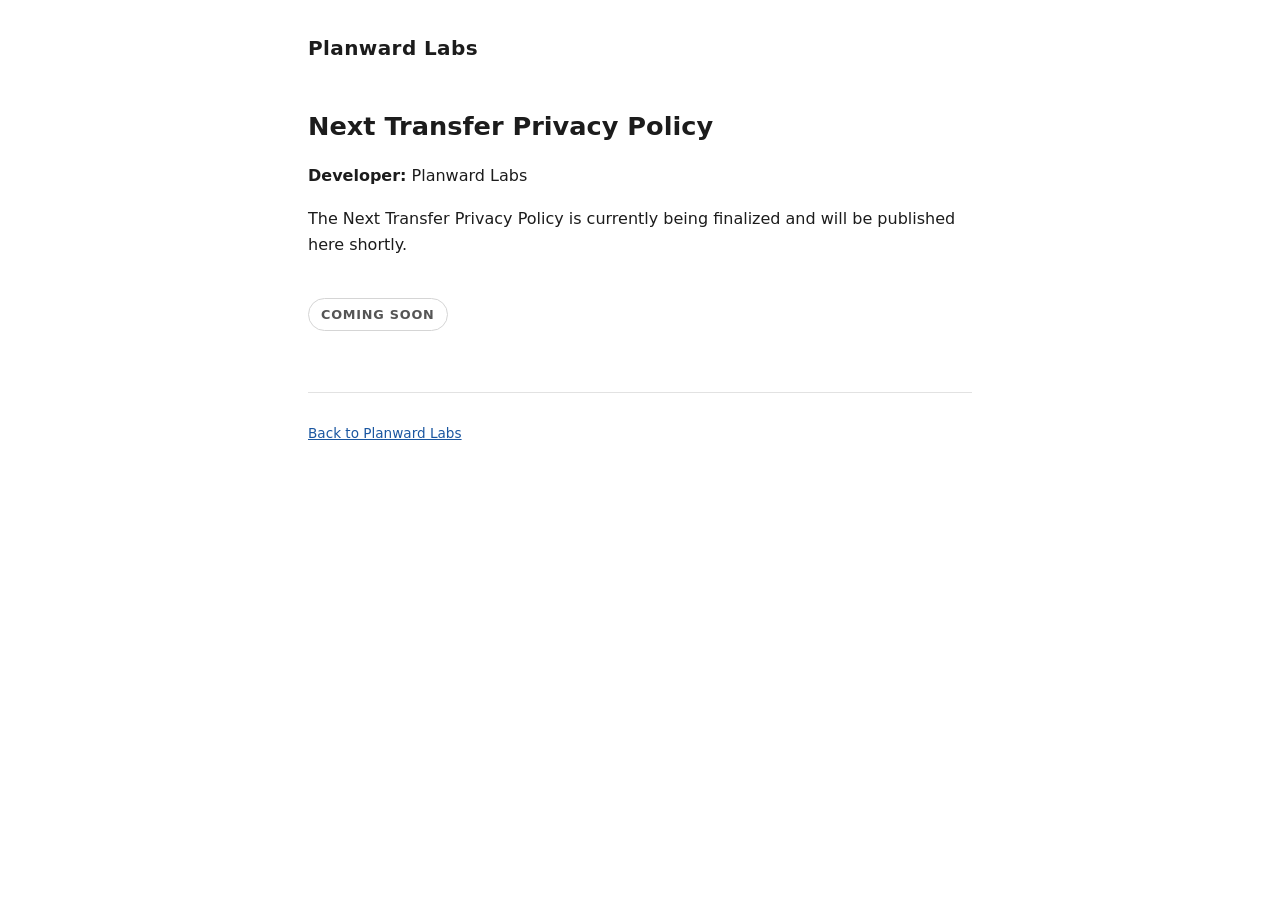
==== privacy/index.html @ 88b4f968 "chore: initialize Planward Labs legal site" ====
<!DOCTYPE html>
<html lang="en">
<head>
  <meta charset="utf-8">
  <meta name="viewport" content="width=device-width, initial-scale=1">
  <title>Next Transfer Privacy Policy — Planward Labs</title>
  <meta name="description" content="Next Transfer Privacy Policy, published by Planward Labs.">
  <link rel="stylesheet" href="../assets/style.css">
</head>
<body>
  <header>
    <p class="brand"><a href="../">Planward Labs</a></p>
  </header>
  <main>
    <h1>Next Transfer Privacy Policy</h1>
    <p><strong>Developer:</strong> Planward Labs</p>
    <p>The Next Transfer Privacy Policy is currently being finalized and will be published here shortly.</p>
    <p class="coming-soon">Coming soon</p>
  </main>
  <footer>
    <p><a href="../">Back to Planward Labs</a></p>
  </footer>
</body>
</html>
---- assets/style.css ----
/* Planward Labs — Legal & Support site styles.
   No external resources, no tracking, no JavaScript. */

:root {
  color-scheme: light dark;
}

* { box-sizing: border-box; }

body {
  margin: 0 auto;
  max-width: 44rem;
  padding: 2rem 1.25rem 3rem;
  font-family: system-ui, -apple-system, "Segoe UI", Roboto, Helvetica, Arial, sans-serif;
  font-size: 1rem;
  line-height: 1.65;
  color: #1c1c1c;
  background: #ffffff;
}

header { margin-bottom: 2.5rem; }

.brand {
  font-size: 1.25rem;
  font-weight: 700;
  letter-spacing: 0.02em;
  margin: 0 0 0.25rem;
}

.brand a { color: inherit; text-decoration: none; }

.subtitle { margin: 0; color: #555; }

main h1 { font-size: 1.6rem; margin: 0 0 1rem; }

.intro { margin: 0 0 1.75rem; }

nav.links ul { list-style: none; padding: 0; margin: 0; }

nav.links li { margin: 0 0 0.75rem; }

nav.links a {
  display: block;
  padding: 0.85rem 1rem;
  border: 1px solid #d5d5d5;
  border-radius: 8px;
  color: #1a56a0;
  text-decoration: none;
  font-weight: 600;
}

nav.links a:hover, nav.links a:focus {
  border-color: #1a56a0;
  background: #f2f6fc;
}

.coming-soon {
  display: inline-block;
  margin-top: 1.5rem;
  padding: 0.3rem 0.75rem;
  border: 1px solid #d5d5d5;
  border-radius: 999px;
  font-size: 0.8rem;
  font-weight: 600;
  text-transform: uppercase;
  letter-spacing: 0.06em;
  color: #555;
}

footer {
  margin-top: 3rem;
  padding-top: 1rem;
  border-top: 1px solid #e2e2e2;
  font-size: 0.85rem;
  color: #666;
}

footer a { color: #1a56a0; }

@media (prefers-color-scheme: dark) {
  body { color: #e8e8e8; background: #121212; }
  .subtitle { color: #b0b0b0; }
  nav.links a { border-color: #3a3a3a; color: #9cc1f5; }
  nav.links a:hover, nav.links a:focus { border-color: #9cc1f5; background: #1d2632; }
  footer { border-top-color: #333; color: #999; }
  footer a { color: #9cc1f5; }
  .coming-soon { border-color: #3a3a3a; color: #b0b0b0; }
}

@media (max-width: 480px) {
  body { padding: 1.25rem 1rem 2rem; }
  main h1 { font-size: 1.35rem; }
}
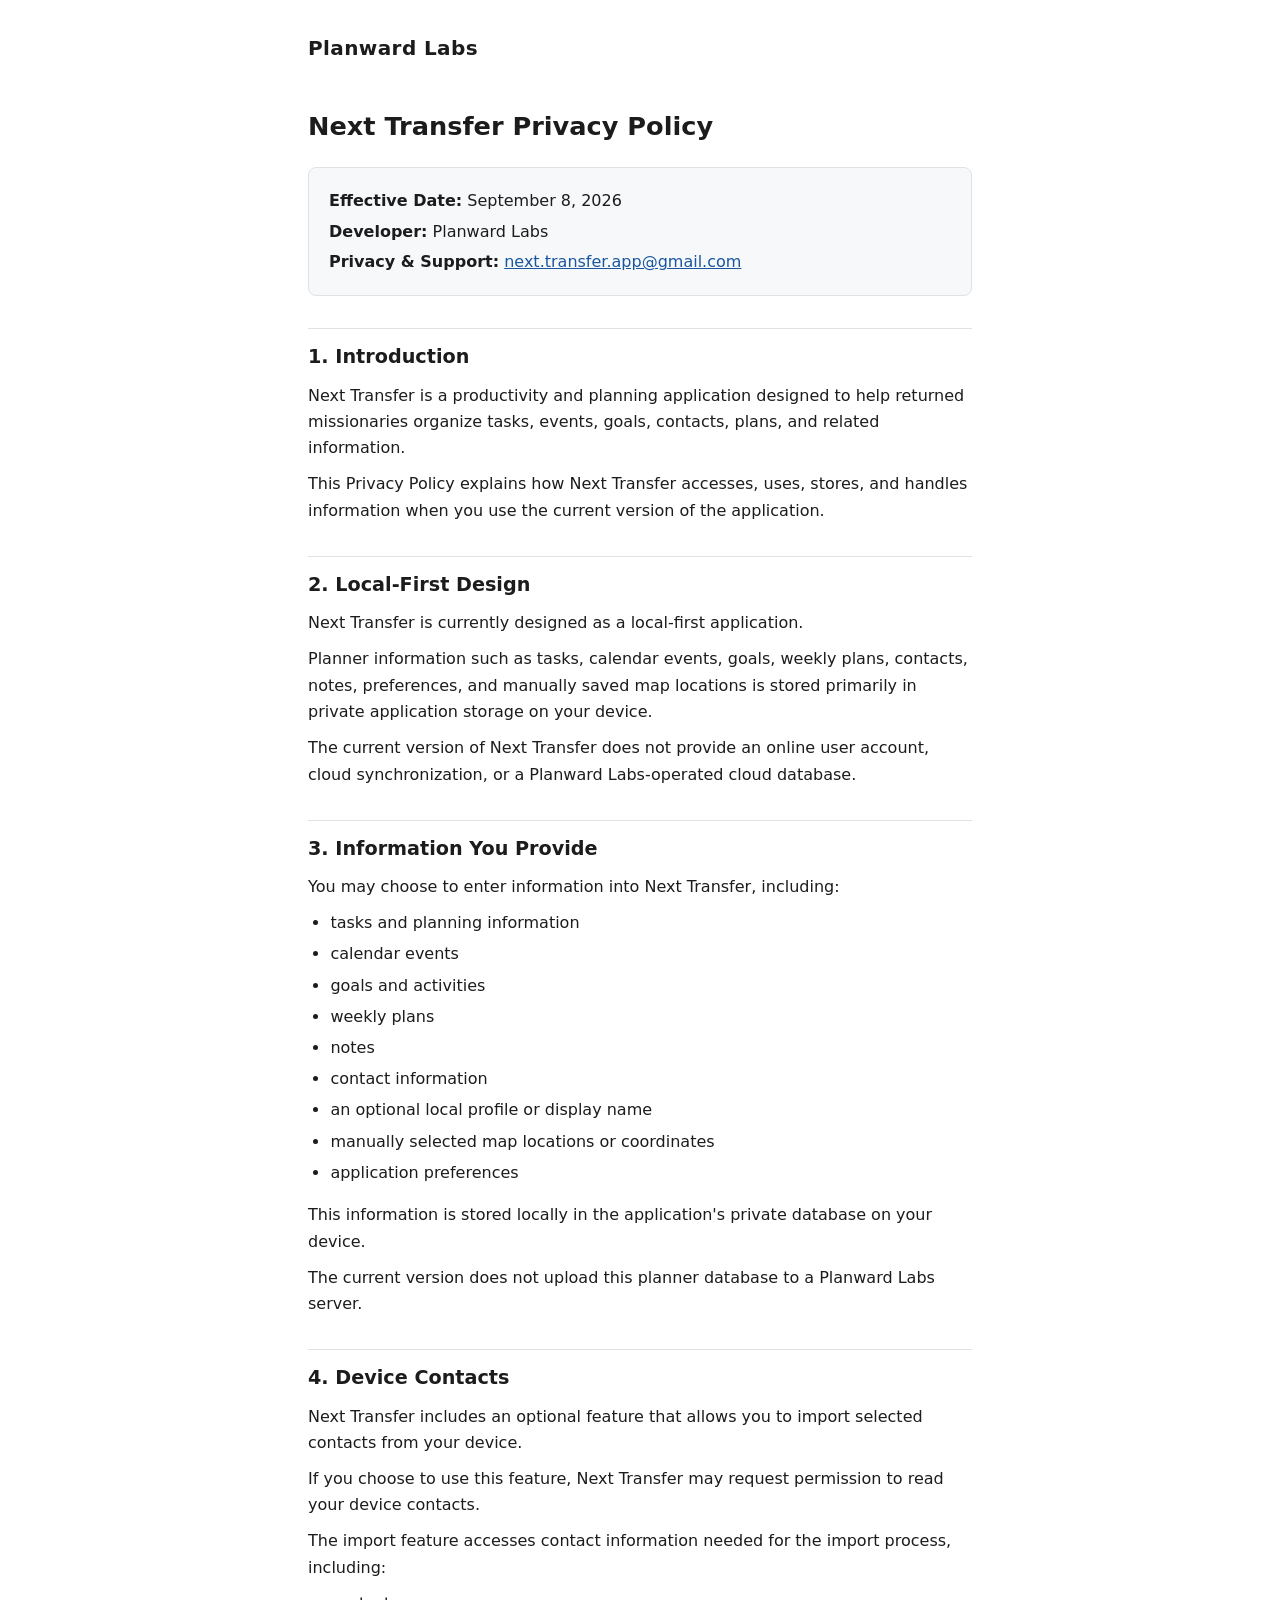
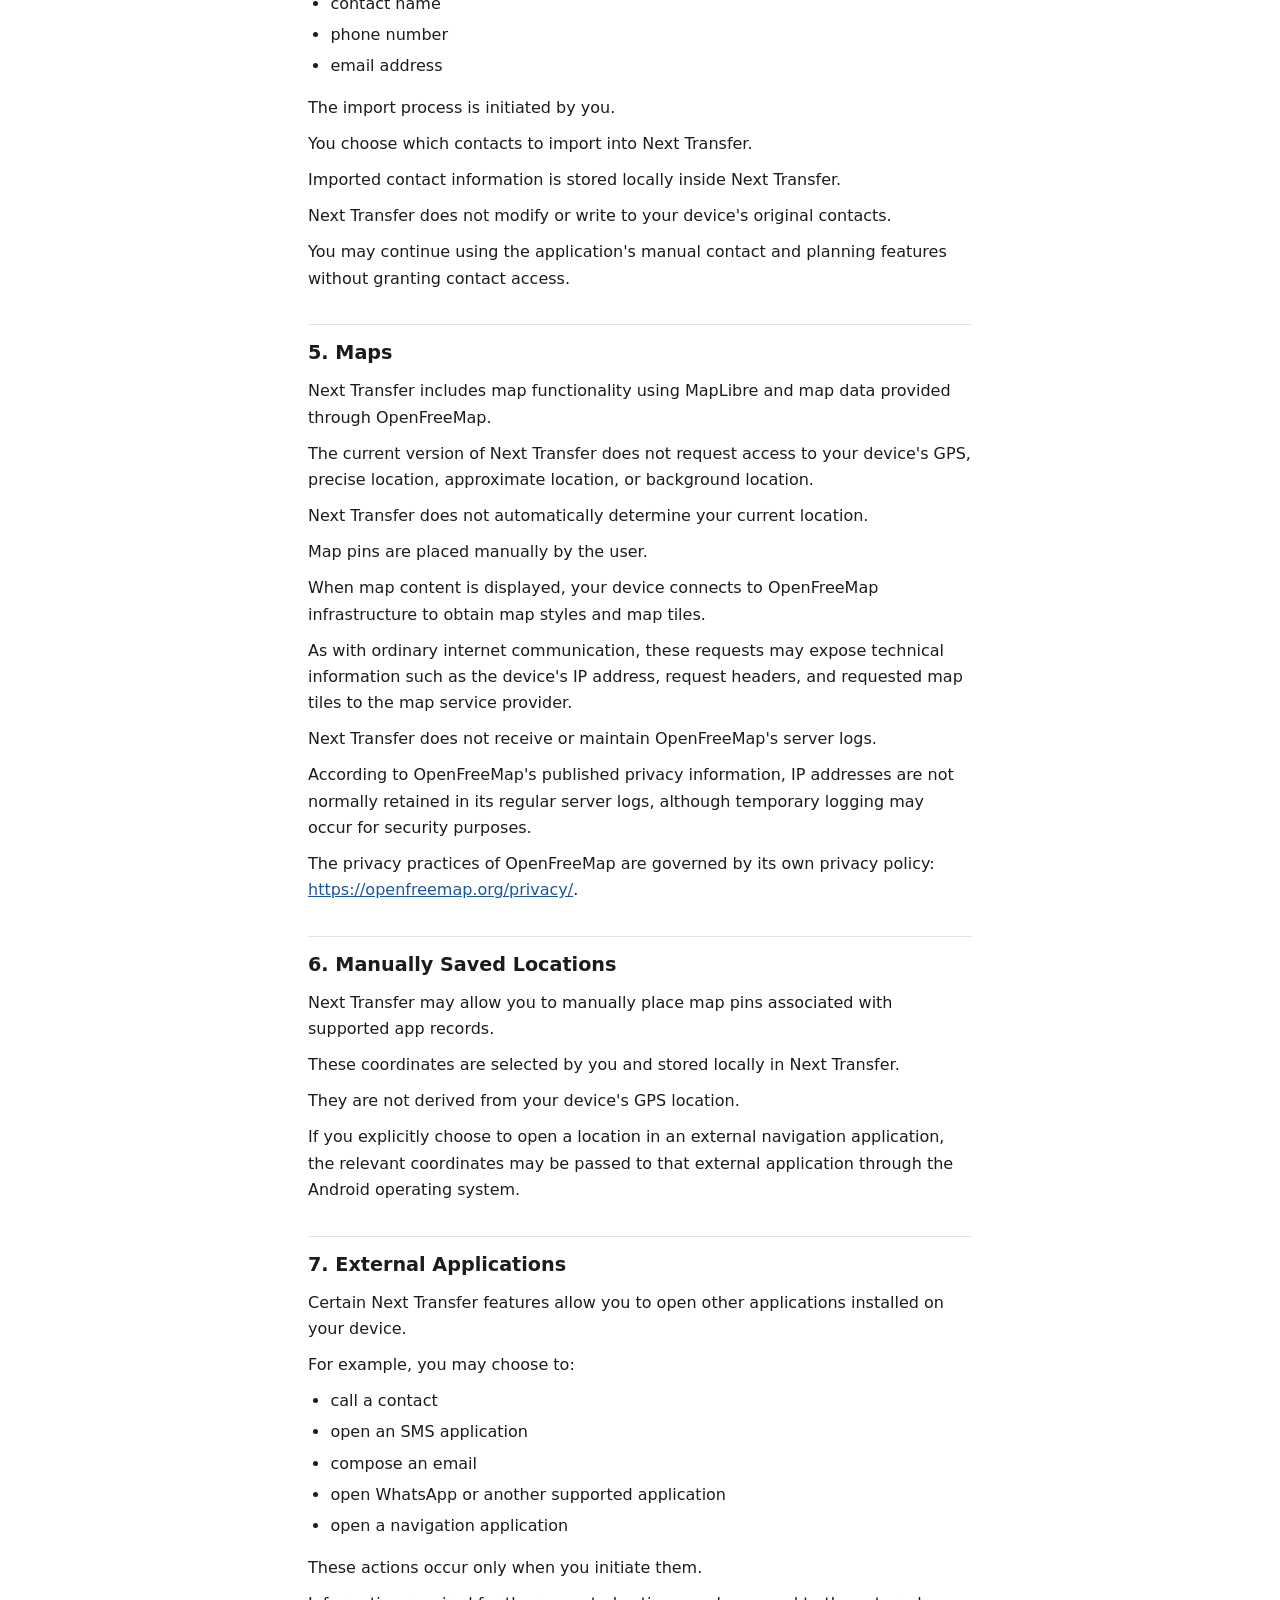
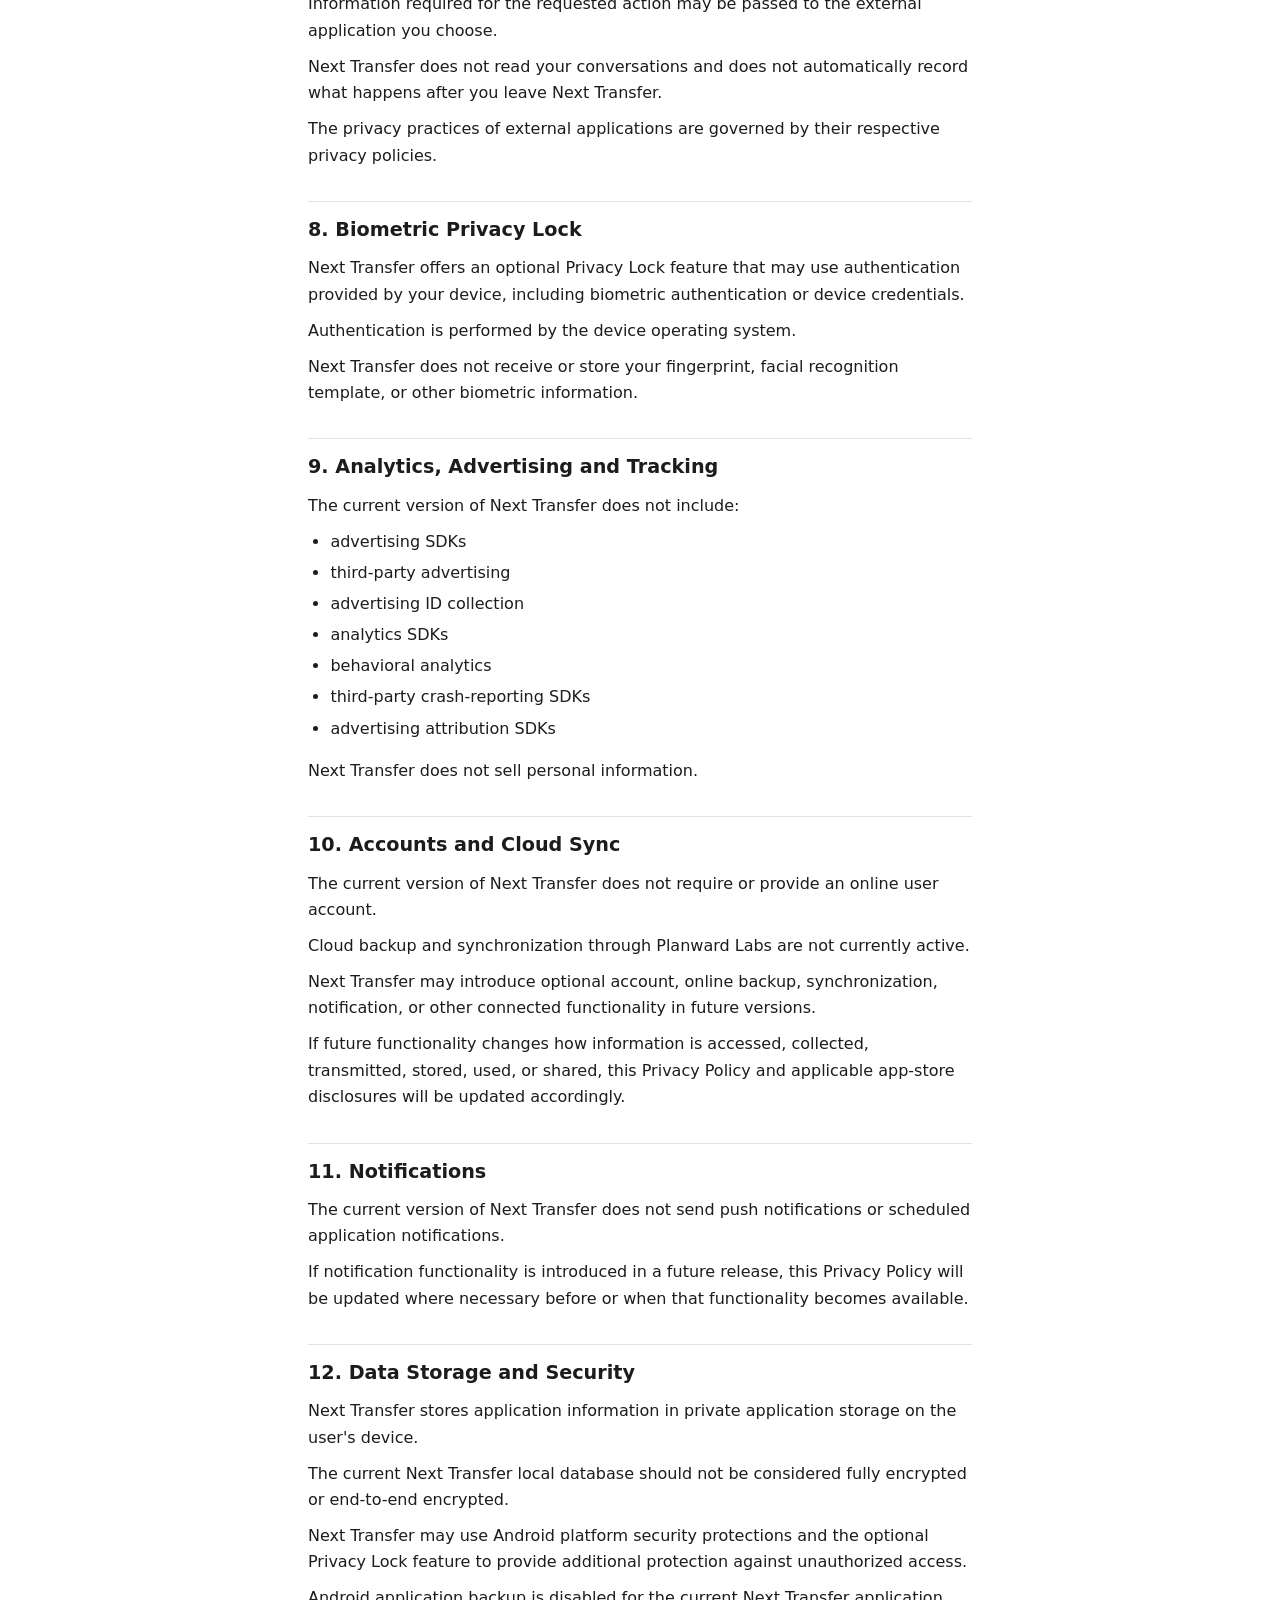
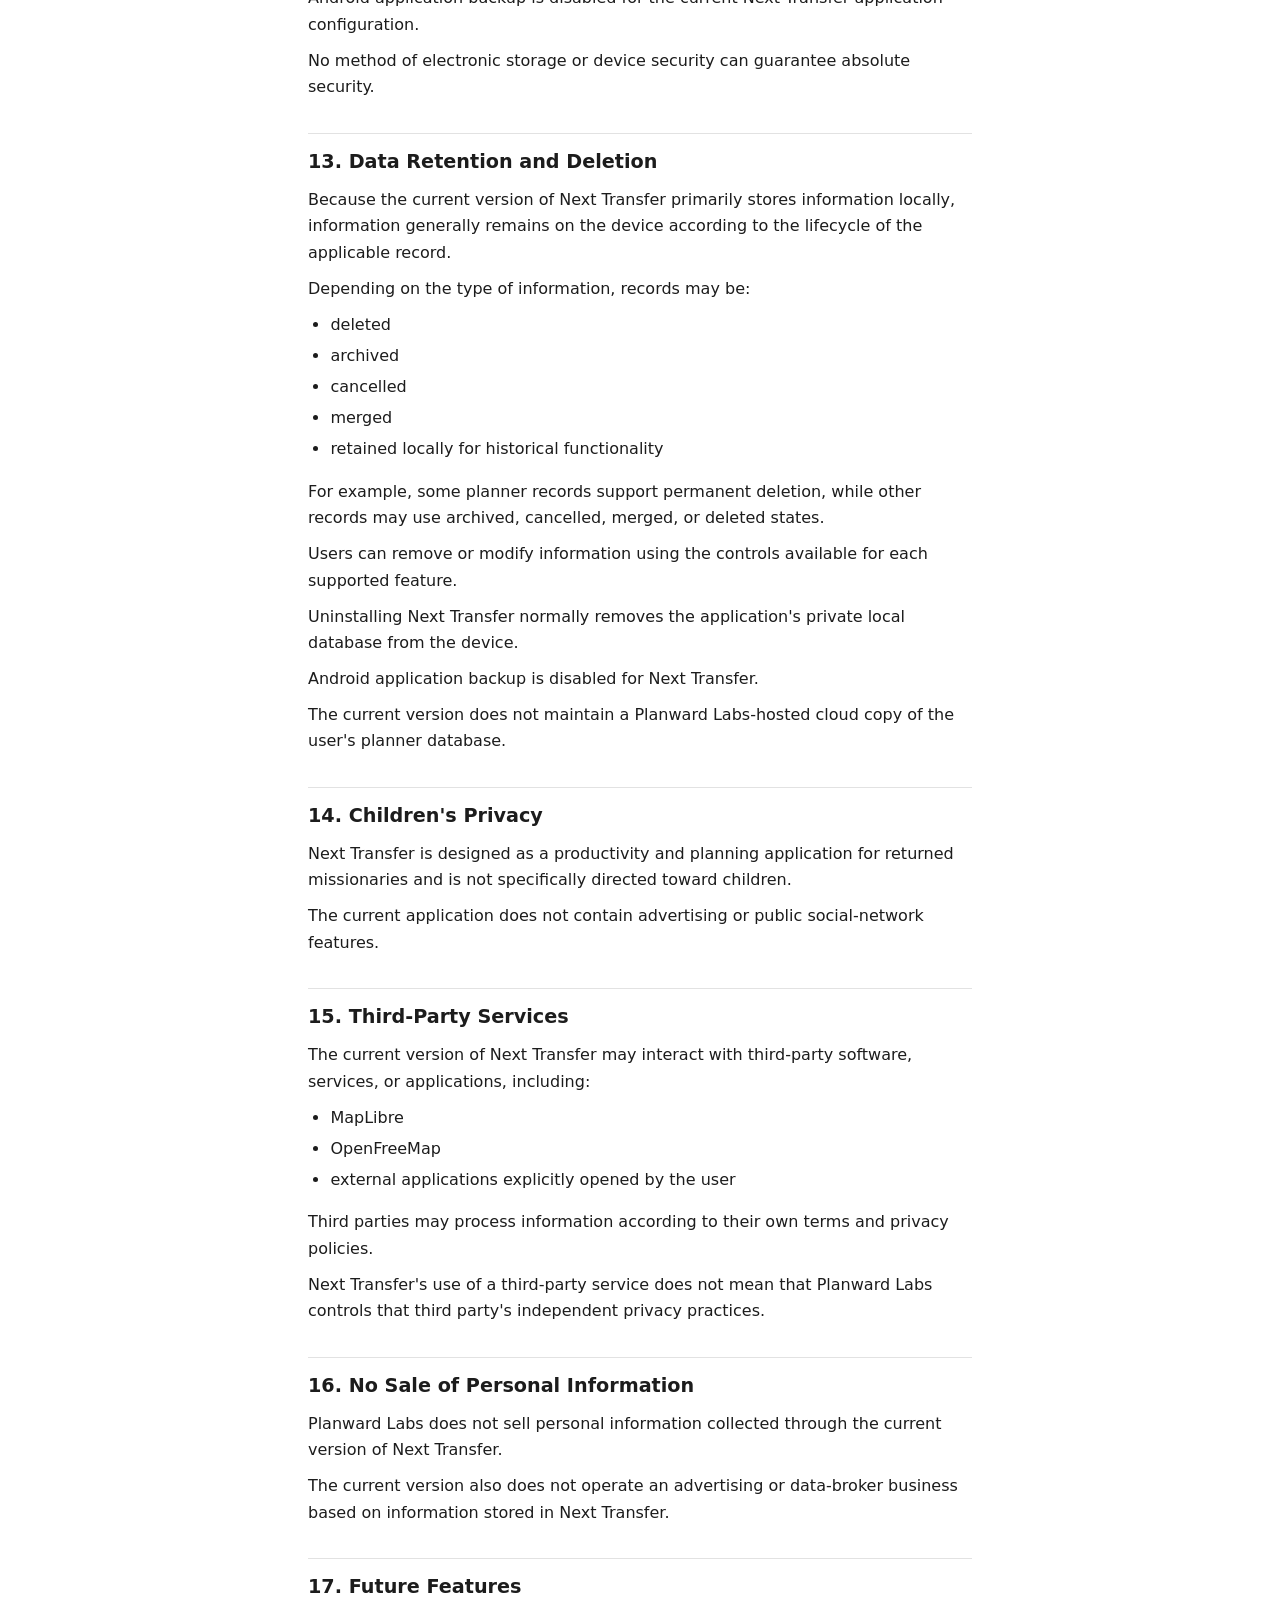
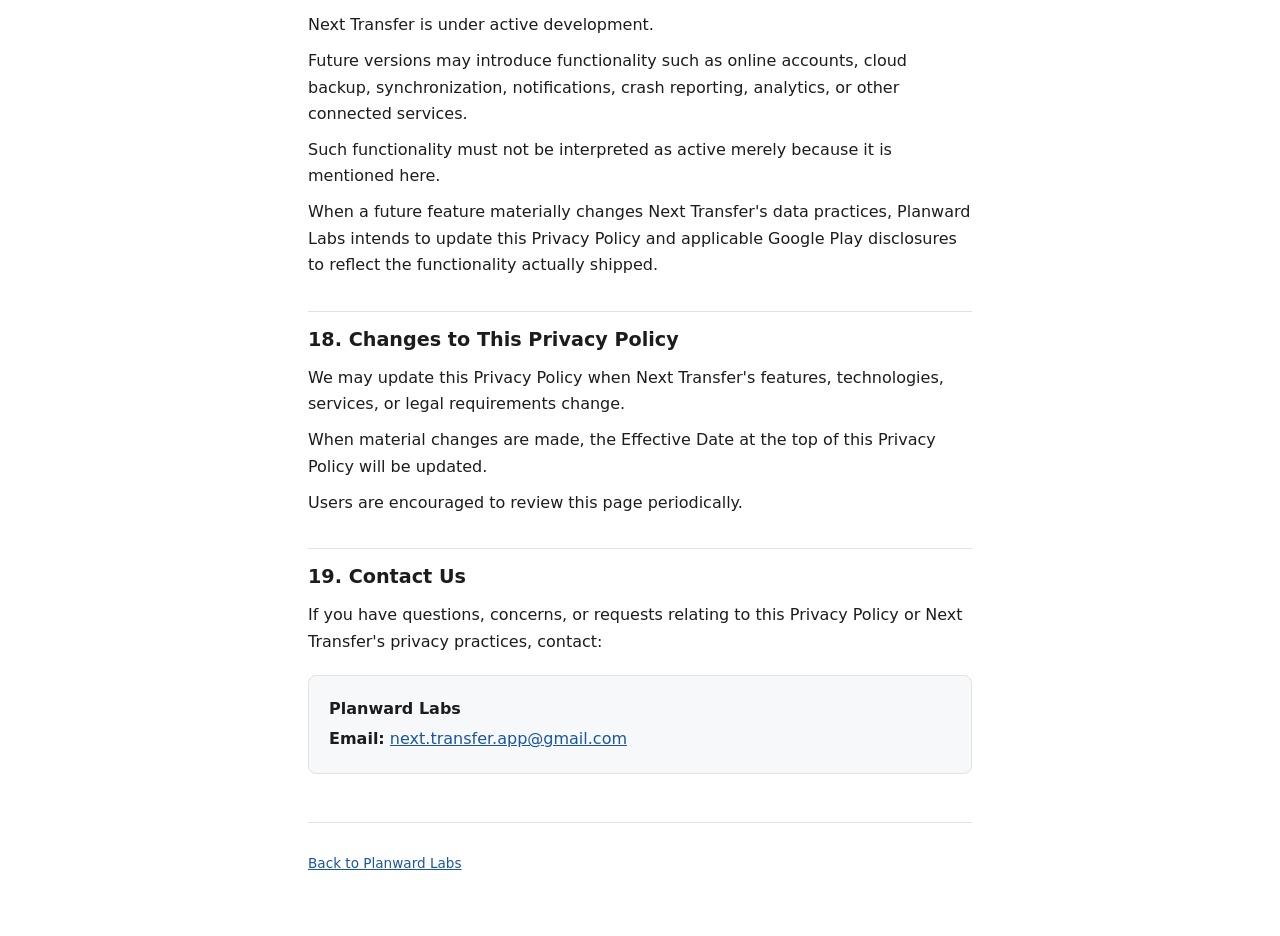
==== commit c19755c1: "docs: publish Next Transfer privacy policy" ====
--- a/privacy/index.html
+++ b/privacy/index.html
@@ -4,7 +4,7 @@
   <meta charset="utf-8">
   <meta name="viewport" content="width=device-width, initial-scale=1">
   <title>Next Transfer Privacy Policy — Planward Labs</title>
-  <meta name="description" content="Next Transfer Privacy Policy, published by Planward Labs.">
+  <meta name="description" content="Privacy Policy for Next Transfer, published by Planward Labs. Effective September 8, 2026.">
   <link rel="stylesheet" href="../assets/style.css">
 </head>
 <body>
@@ -13,9 +13,171 @@
   </header>
   <main>
     <h1>Next Transfer Privacy Policy</h1>
-    <p><strong>Developer:</strong> Planward Labs</p>
-    <p>The Next Transfer Privacy Policy is currently being finalized and will be published here shortly.</p>
-    <p class="coming-soon">Coming soon</p>
+
+    <div class="policy-meta">
+      <p><strong>Effective Date:</strong> September 8, 2026</p>
+      <p><strong>Developer:</strong> Planward Labs</p>
+      <p><strong>Privacy &amp; Support:</strong> <a href="mailto:next.transfer.app@gmail.com">next.transfer.app@gmail.com</a></p>
+    </div>
+
+    <h2>1. Introduction</h2>
+    <p>Next Transfer is a productivity and planning application designed to help returned missionaries organize tasks, events, goals, contacts, plans, and related information.</p>
+    <p>This Privacy Policy explains how Next Transfer accesses, uses, stores, and handles information when you use the current version of the application.</p>
+
+    <h2>2. Local-First Design</h2>
+    <p>Next Transfer is currently designed as a local-first application.</p>
+    <p>Planner information such as tasks, calendar events, goals, weekly plans, contacts, notes, preferences, and manually saved map locations is stored primarily in private application storage on your device.</p>
+    <p>The current version of Next Transfer does not provide an online user account, cloud synchronization, or a Planward Labs-operated cloud database.</p>
+
+    <h2>3. Information You Provide</h2>
+    <p>You may choose to enter information into Next Transfer, including:</p>
+    <ul>
+      <li>tasks and planning information</li>
+      <li>calendar events</li>
+      <li>goals and activities</li>
+      <li>weekly plans</li>
+      <li>notes</li>
+      <li>contact information</li>
+      <li>an optional local profile or display name</li>
+      <li>manually selected map locations or coordinates</li>
+      <li>application preferences</li>
+    </ul>
+    <p>This information is stored locally in the application's private database on your device.</p>
+    <p>The current version does not upload this planner database to a Planward Labs server.</p>
+
+    <h2>4. Device Contacts</h2>
+    <p>Next Transfer includes an optional feature that allows you to import selected contacts from your device.</p>
+    <p>If you choose to use this feature, Next Transfer may request permission to read your device contacts.</p>
+    <p>The import feature accesses contact information needed for the import process, including:</p>
+    <ul>
+      <li>contact name</li>
+      <li>phone number</li>
+      <li>email address</li>
+    </ul>
+    <p>The import process is initiated by you.</p>
+    <p>You choose which contacts to import into Next Transfer.</p>
+    <p>Imported contact information is stored locally inside Next Transfer.</p>
+    <p>Next Transfer does not modify or write to your device's original contacts.</p>
+    <p>You may continue using the application's manual contact and planning features without granting contact access.</p>
+
+    <h2>5. Maps</h2>
+    <p>Next Transfer includes map functionality using MapLibre and map data provided through OpenFreeMap.</p>
+    <p>The current version of Next Transfer does not request access to your device's GPS, precise location, approximate location, or background location.</p>
+    <p>Next Transfer does not automatically determine your current location.</p>
+    <p>Map pins are placed manually by the user.</p>
+    <p>When map content is displayed, your device connects to OpenFreeMap infrastructure to obtain map styles and map tiles.</p>
+    <p>As with ordinary internet communication, these requests may expose technical information such as the device's IP address, request headers, and requested map tiles to the map service provider.</p>
+    <p>Next Transfer does not receive or maintain OpenFreeMap's server logs.</p>
+    <p>According to OpenFreeMap's published privacy information, IP addresses are not normally retained in its regular server logs, although temporary logging may occur for security purposes.</p>
+    <p>The privacy practices of OpenFreeMap are governed by its own privacy policy: <a href="https://openfreemap.org/privacy/">https://openfreemap.org/privacy/</a>.</p>
+
+    <h2>6. Manually Saved Locations</h2>
+    <p>Next Transfer may allow you to manually place map pins associated with supported app records.</p>
+    <p>These coordinates are selected by you and stored locally in Next Transfer.</p>
+    <p>They are not derived from your device's GPS location.</p>
+    <p>If you explicitly choose to open a location in an external navigation application, the relevant coordinates may be passed to that external application through the Android operating system.</p>
+
+    <h2>7. External Applications</h2>
+    <p>Certain Next Transfer features allow you to open other applications installed on your device.</p>
+    <p>For example, you may choose to:</p>
+    <ul>
+      <li>call a contact</li>
+      <li>open an SMS application</li>
+      <li>compose an email</li>
+      <li>open WhatsApp or another supported application</li>
+      <li>open a navigation application</li>
+    </ul>
+    <p>These actions occur only when you initiate them.</p>
+    <p>Information required for the requested action may be passed to the external application you choose.</p>
+    <p>Next Transfer does not read your conversations and does not automatically record what happens after you leave Next Transfer.</p>
+    <p>The privacy practices of external applications are governed by their respective privacy policies.</p>
+
+    <h2>8. Biometric Privacy Lock</h2>
+    <p>Next Transfer offers an optional Privacy Lock feature that may use authentication provided by your device, including biometric authentication or device credentials.</p>
+    <p>Authentication is performed by the device operating system.</p>
+    <p>Next Transfer does not receive or store your fingerprint, facial recognition template, or other biometric information.</p>
+
+    <h2>9. Analytics, Advertising and Tracking</h2>
+    <p>The current version of Next Transfer does not include:</p>
+    <ul>
+      <li>advertising SDKs</li>
+      <li>third-party advertising</li>
+      <li>advertising ID collection</li>
+      <li>analytics SDKs</li>
+      <li>behavioral analytics</li>
+      <li>third-party crash-reporting SDKs</li>
+      <li>advertising attribution SDKs</li>
+    </ul>
+    <p>Next Transfer does not sell personal information.</p>
+
+    <h2>10. Accounts and Cloud Sync</h2>
+    <p>The current version of Next Transfer does not require or provide an online user account.</p>
+    <p>Cloud backup and synchronization through Planward Labs are not currently active.</p>
+    <p>Next Transfer may introduce optional account, online backup, synchronization, notification, or other connected functionality in future versions.</p>
+    <p>If future functionality changes how information is accessed, collected, transmitted, stored, used, or shared, this Privacy Policy and applicable app-store disclosures will be updated accordingly.</p>
+
+    <h2>11. Notifications</h2>
+    <p>The current version of Next Transfer does not send push notifications or scheduled application notifications.</p>
+    <p>If notification functionality is introduced in a future release, this Privacy Policy will be updated where necessary before or when that functionality becomes available.</p>
+
+    <h2>12. Data Storage and Security</h2>
+    <p>Next Transfer stores application information in private application storage on the user's device.</p>
+    <p>The current Next Transfer local database should not be considered fully encrypted or end-to-end encrypted.</p>
+    <p>Next Transfer may use Android platform security protections and the optional Privacy Lock feature to provide additional protection against unauthorized access.</p>
+    <p>Android application backup is disabled for the current Next Transfer application configuration.</p>
+    <p>No method of electronic storage or device security can guarantee absolute security.</p>
+
+    <h2>13. Data Retention and Deletion</h2>
+    <p>Because the current version of Next Transfer primarily stores information locally, information generally remains on the device according to the lifecycle of the applicable record.</p>
+    <p>Depending on the type of information, records may be:</p>
+    <ul>
+      <li>deleted</li>
+      <li>archived</li>
+      <li>cancelled</li>
+      <li>merged</li>
+      <li>retained locally for historical functionality</li>
+    </ul>
+    <p>For example, some planner records support permanent deletion, while other records may use archived, cancelled, merged, or deleted states.</p>
+    <p>Users can remove or modify information using the controls available for each supported feature.</p>
+    <p>Uninstalling Next Transfer normally removes the application's private local database from the device.</p>
+    <p>Android application backup is disabled for Next Transfer.</p>
+    <p>The current version does not maintain a Planward Labs-hosted cloud copy of the user's planner database.</p>
+
+    <h2>14. Children's Privacy</h2>
+    <p>Next Transfer is designed as a productivity and planning application for returned missionaries and is not specifically directed toward children.</p>
+    <p>The current application does not contain advertising or public social-network features.</p>
+
+    <h2>15. Third-Party Services</h2>
+    <p>The current version of Next Transfer may interact with third-party software, services, or applications, including:</p>
+    <ul>
+      <li>MapLibre</li>
+      <li>OpenFreeMap</li>
+      <li>external applications explicitly opened by the user</li>
+    </ul>
+    <p>Third parties may process information according to their own terms and privacy policies.</p>
+    <p>Next Transfer's use of a third-party service does not mean that Planward Labs controls that third party's independent privacy practices.</p>
+
+    <h2>16. No Sale of Personal Information</h2>
+    <p>Planward Labs does not sell personal information collected through the current version of Next Transfer.</p>
+    <p>The current version also does not operate an advertising or data-broker business based on information stored in Next Transfer.</p>
+
+    <h2>17. Future Features</h2>
+    <p>Next Transfer is under active development.</p>
+    <p>Future versions may introduce functionality such as online accounts, cloud backup, synchronization, notifications, crash reporting, analytics, or other connected services.</p>
+    <p>Such functionality must not be interpreted as active merely because it is mentioned here.</p>
+    <p>When a future feature materially changes Next Transfer's data practices, Planward Labs intends to update this Privacy Policy and applicable Google Play disclosures to reflect the functionality actually shipped.</p>
+
+    <h2>18. Changes to This Privacy Policy</h2>
+    <p>We may update this Privacy Policy when Next Transfer's features, technologies, services, or legal requirements change.</p>
+    <p>When material changes are made, the Effective Date at the top of this Privacy Policy will be updated.</p>
+    <p>Users are encouraged to review this page periodically.</p>
+
+    <h2>19. Contact Us</h2>
+    <p>If you have questions, concerns, or requests relating to this Privacy Policy or Next Transfer's privacy practices, contact:</p>
+    <div class="contact-block">
+      <p><strong>Planward Labs</strong></p>
+      <p><strong>Email:</strong> <a href="mailto:next.transfer.app@gmail.com">next.transfer.app@gmail.com</a></p>
+    </div>
   </main>
   <footer>
     <p><a href="../">Back to Planward Labs</a></p>
--- a/assets/style.css
+++ b/assets/style.css
@@ -91,3 +91,35 @@
   body { padding: 1.25rem 1rem 2rem; }
   main h1 { font-size: 1.35rem; }
 }
+
+/* Policy page readability additions */
+main p { margin: 0.6rem 0; }
+
+main h2 {
+  font-size: 1.2rem;
+  margin: 2rem 0 0.6rem;
+  padding-top: 0.75rem;
+  border-top: 1px solid #e2e2e2;
+}
+
+main ul { margin: 0.5rem 0 1rem; padding-left: 1.4rem; }
+
+main ul li { margin: 0.3rem 0; }
+
+a { color: #1a56a0; }
+
+.policy-meta, .contact-block {
+  background: #f6f8fa;
+  border: 1px solid #e2e2e2;
+  border-radius: 8px;
+  padding: 1rem 1.25rem;
+  margin: 1.25rem 0 0.5rem;
+}
+
+.policy-meta p, .contact-block p { margin: 0.25rem 0; }
+
+@media (prefers-color-scheme: dark) {
+  main h2 { border-top-color: #333; }
+  .policy-meta, .contact-block { background: #1b1b1b; border-color: #3a3a3a; }
+  a { color: #9cc1f5; }
+}
